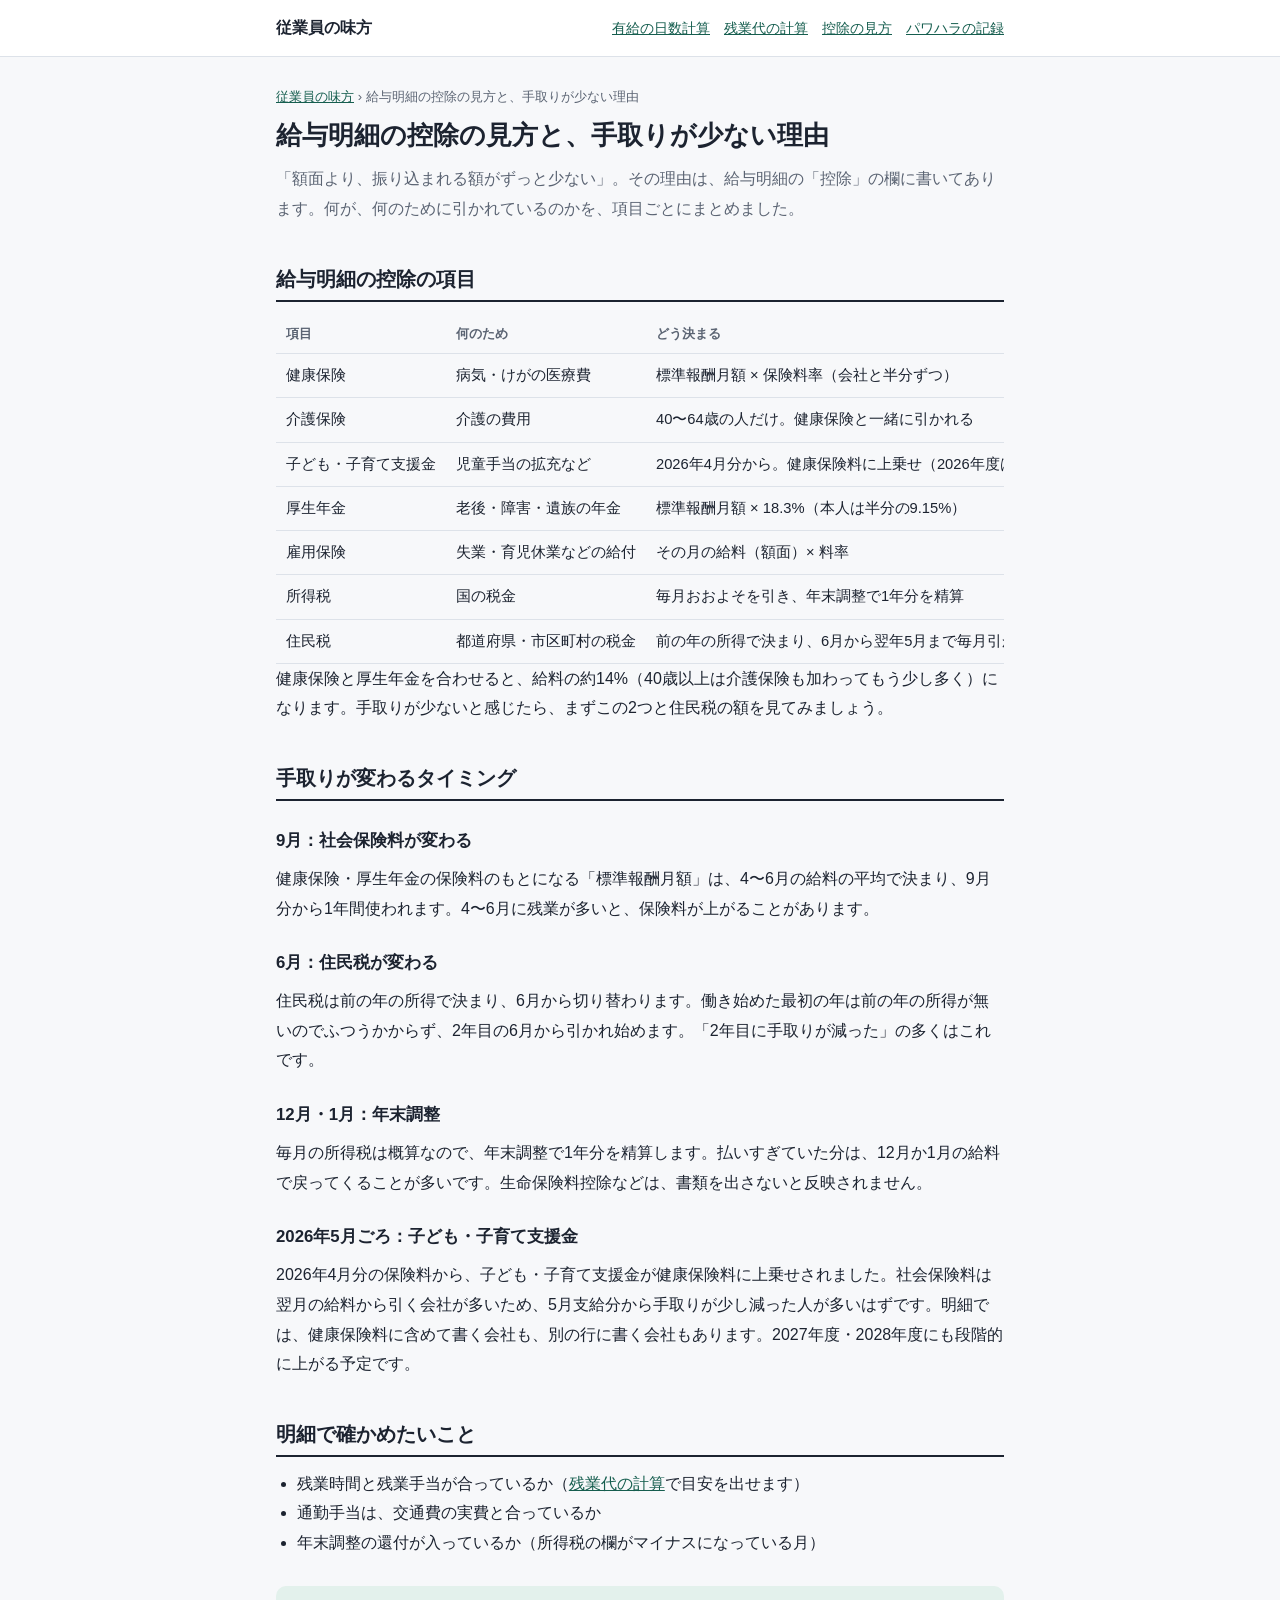
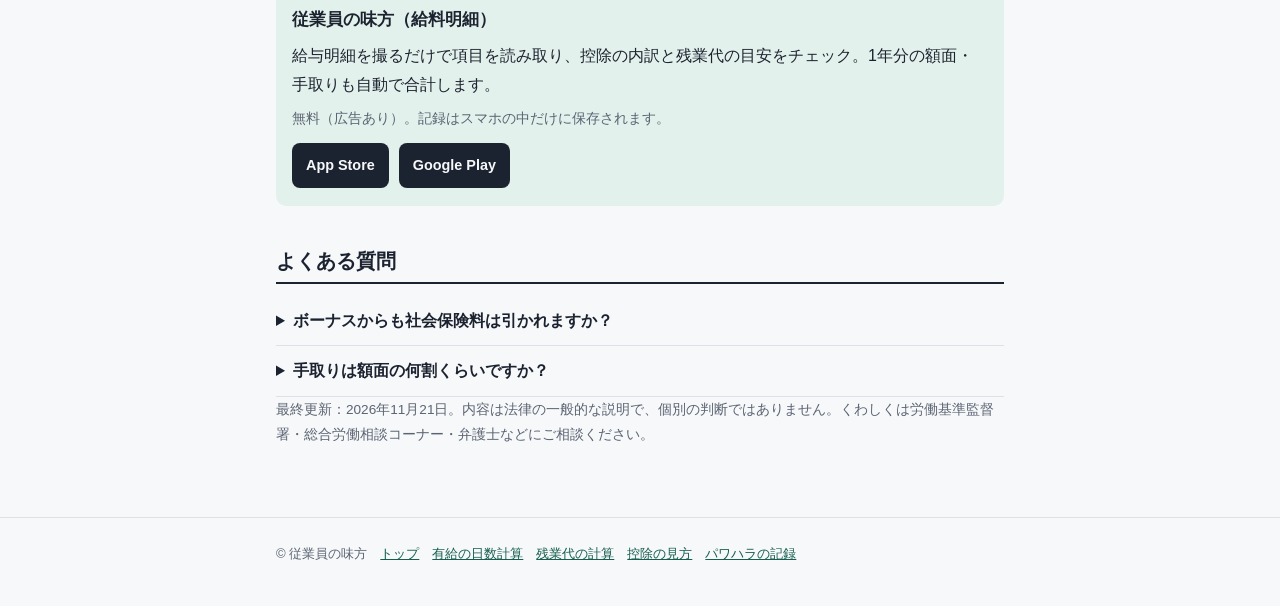
==== kojo/index.html @ c9627c9a "Publish site: paid-leave and overtime-pay calculators, payslip-deduction and harassment-record guide" ====
<!doctype html>
<html lang="ja">
<head>
<meta charset="utf-8">
<meta name="viewport" content="width=device-width,initial-scale=1">
<title>給与明細の控除の見方｜手取りが少ない理由と子ども・子育て支援金</title>
<meta name="description" content="健康保険・厚生年金・雇用保険・所得税・住民税、2026年4月からの子ども・子育て支援金まで、給与明細で引かれているお金の意味と、手取りが変わるタイミングをまとめました。">
<link rel="canonical" href="https://4583342.github.io/kojo/">
<meta property="og:type" content="article">
<meta property="og:site_name" content="従業員の味方">
<meta property="og:title" content="給与明細の控除の見方｜手取りが少ない理由と子ども・子育て支援金">
<meta property="og:description" content="健康保険・厚生年金・雇用保険・所得税・住民税、2026年4月からの子ども・子育て支援金まで、給与明細で引かれているお金の意味と、手取りが変わるタイミングをまとめました。">
<meta property="og:url" content="https://4583342.github.io/kojo/">
<meta property="og:locale" content="ja_JP">
<meta name="twitter:card" content="summary">
<meta name="apple-itunes-app" content="app-id=6811275666">
<meta name="theme-color" content="#165e4f">
<link rel="stylesheet" href="../style.css">
<script type="application/ld+json">{"@context":"https://schema.org","@type":"BreadcrumbList","itemListElement":[{"@type":"ListItem","position":1,"name":"従業員の味方","item":"https://4583342.github.io/"},{"@type":"ListItem","position":2,"name":"給与明細の控除の見方と、手取りが少ない理由","item":"https://4583342.github.io/kojo/"}]}</script>
<script type="application/ld+json">{"@context":"https://schema.org","@type":"MobileApplication","name":"従業員の味方（給料明細）","description":"給与明細を撮るだけで項目を読み取り、控除の内訳と残業代の目安をチェック。1年分の額面・手取りも自動で合計します。","operatingSystem":"iOS, Android","applicationCategory":"BusinessApplication","offers":{"@type":"Offer","price":"0","priceCurrency":"JPY"},"installUrl":"https://apps.apple.com/jp/app/id6811275666","sameAs":["https://apps.apple.com/jp/app/id6811275666","https://play.google.com/store/apps/details?id=com.mikata.payslipapp"]}</script>
<script type="application/ld+json">{"@context":"https://schema.org","@type":"FAQPage","mainEntity":[{"@type":"Question","name":"ボーナスからも社会保険料は引かれますか？","acceptedAnswer":{"@type":"Answer","text":"はい。賞与にも健康保険・厚生年金・雇用保険がかかり、所得税も引かれます。住民税は、ふつう賞与からは引かれません。"}},{"@type":"Question","name":"手取りは額面の何割くらいですか？","acceptedAnswer":{"@type":"Answer","text":"年齢・扶養・住んでいる地域で変わりますが、おおよそ額面の75〜85%が目安です。正確な額は、ご自分の明細の控除の合計で確かめてください。"}}]}</script>
</head>
<body>
<header class="site"><div class="wrap"><a class="logo" href="../">従業員の味方</a><nav><a href="../yukyu/">有給の日数計算</a><a href="../zangyo/">残業代の計算</a><a href="../kojo/">控除の見方</a><a href="../pawahara/">パワハラの記録</a></nav></div></header>
<main><div class="wrap">
<p class="crumb"><a href="../">従業員の味方</a> › 給与明細の控除の見方と、手取りが少ない理由</p><h1>給与明細の控除の見方と、手取りが少ない理由</h1>
<p class="lead">「額面より、振り込まれる額がずっと少ない」。その理由は、給与明細の「控除」の欄に書いてあります。何が、何のために引かれているのかを、項目ごとにまとめました。</p>

<h2>給与明細の控除の項目</h2>
<div class="tbl"><table>
  <thead><tr><th>項目</th><th>何のため</th><th>どう決まる</th></tr></thead>
  <tbody>
    <tr><td>健康保険</td><td>病気・けがの医療費</td><td>標準報酬月額 × 保険料率（会社と半分ずつ）</td></tr>
    <tr><td>介護保険</td><td>介護の費用</td><td>40〜64歳の人だけ。健康保険と一緒に引かれる</td></tr>
    <tr><td>子ども・子育て支援金</td><td>児童手当の拡充など</td><td>2026年4月分から。健康保険料に上乗せ（2026年度は本人0.115%）</td></tr>
    <tr><td>厚生年金</td><td>老後・障害・遺族の年金</td><td>標準報酬月額 × 18.3%（本人は半分の9.15%）</td></tr>
    <tr><td>雇用保険</td><td>失業・育児休業などの給付</td><td>その月の給料（額面）× 料率</td></tr>
    <tr><td>所得税</td><td>国の税金</td><td>毎月おおよそを引き、年末調整で1年分を精算</td></tr>
    <tr><td>住民税</td><td>都道府県・市区町村の税金</td><td>前の年の所得で決まり、6月から翌年5月まで毎月引かれる</td></tr>
  </tbody>
</table></div>
<p>健康保険と厚生年金を合わせると、給料の約14%（40歳以上は介護保険も加わってもう少し多く）になります。手取りが少ないと感じたら、まずこの2つと住民税の額を見てみましょう。</p>

<h2>手取りが変わるタイミング</h2>
<h3>9月：社会保険料が変わる</h3>
<p>健康保険・厚生年金の保険料のもとになる「標準報酬月額」は、4〜6月の給料の平均で決まり、9月分から1年間使われます。4〜6月に残業が多いと、保険料が上がることがあります。</p>
<h3>6月：住民税が変わる</h3>
<p>住民税は前の年の所得で決まり、6月から切り替わります。働き始めた最初の年は前の年の所得が無いのでふつうかからず、2年目の6月から引かれ始めます。「2年目に手取りが減った」の多くはこれです。</p>
<h3>12月・1月：年末調整</h3>
<p>毎月の所得税は概算なので、年末調整で1年分を精算します。払いすぎていた分は、12月か1月の給料で戻ってくることが多いです。生命保険料控除などは、書類を出さないと反映されません。</p>
<h3>2026年5月ごろ：子ども・子育て支援金</h3>
<p>2026年4月分の保険料から、子ども・子育て支援金が健康保険料に上乗せされました。社会保険料は翌月の給料から引く会社が多いため、5月支給分から手取りが少し減った人が多いはずです。明細では、健康保険料に含めて書く会社も、別の行に書く会社もあります。2027年度・2028年度にも段階的に上がる予定です。</p>

<h2>明細で確かめたいこと</h2>
<ul>
  <li>残業時間と残業手当が合っているか（<a href="../zangyo/">残業代の計算</a>で目安を出せます）</li>
  <li>通勤手当は、交通費の実費と合っているか</li>
  <li>年末調整の還付が入っているか（所得税の欄がマイナスになっている月）</li>
</ul>

<aside class="app"><b>従業員の味方（給料明細）</b><span>給与明細を撮るだけで項目を読み取り、控除の内訳と残業代の目安をチェック。1年分の額面・手取りも自動で合計します。</span><span class="note">無料（広告あり）。記録はスマホの中だけに保存されます。</span><div class="stores"><a href="https://apps.apple.com/jp/app/id6811275666" rel="noopener">App Store</a><a href="https://play.google.com/store/apps/details?id=com.mikata.payslipapp&referrer=utm_source%3Dwebsite%26utm_medium%3Dkojo" rel="noopener">Google Play</a></div></aside>

<h2>よくある質問</h2>
<details><summary>ボーナスからも社会保険料は引かれますか？</summary><p>はい。賞与にも健康保険・厚生年金・雇用保険がかかり、所得税も引かれます。住民税は、ふつう賞与からは引かれません。</p></details>
<details><summary>手取りは額面の何割くらいですか？</summary><p>年齢・扶養・住んでいる地域で変わりますが、おおよそ額面の75〜85%が目安です。正確な額は、ご自分の明細の控除の合計で確かめてください。</p></details>

<p class="note">最終更新：2026年11月21日。内容は法律の一般的な説明で、個別の判断ではありません。くわしくは労働基準監督署・総合労働相談コーナー・弁護士などにご相談ください。</p>
</div></main>
<footer><div class="wrap">© 従業員の味方　<a href="../">トップ</a>　<a href="../yukyu/">有給の日数計算</a>　<a href="../zangyo/">残業代の計算</a>　<a href="../kojo/">控除の見方</a>　<a href="../pawahara/">パワハラの記録</a></div></footer>
</body>
</html>
---- style.css ----
:root{--bg:#f7f8fa;--surface:#fff;--fg:#1c2330;--muted:#5b6473;--line:#dde2e9;--accent:#165e4f;--accent-soft:#e3f1ec;--warn:#8a4b00;--warn-soft:#fbf0dc;--radius:10px;
--font:"Hiragino Sans","Hiragino Kaku Gothic ProN","Noto Sans JP","Yu Gothic",Meiryo,sans-serif}
@media (prefers-color-scheme:dark){:root:not([data-theme="light"]){--bg:#11161d;--surface:#19202a;--fg:#e7eaef;--muted:#a1aab8;--line:#2c3440;--accent:#6fd0b4;--accent-soft:#16302a;--warn:#f0b860;--warn-soft:#33280f;color-scheme:dark}}
:root[data-theme="dark"]{--bg:#11161d;--surface:#19202a;--fg:#e7eaef;--muted:#a1aab8;--line:#2c3440;--accent:#6fd0b4;--accent-soft:#16302a;--warn:#f0b860;--warn-soft:#33280f;color-scheme:dark}
*{box-sizing:border-box}
body{margin:0;background:var(--bg);color:var(--fg);font-family:var(--font);font-size:16px;line-height:1.85;-webkit-text-size-adjust:100%}
a{color:var(--accent)}
.wrap{max-width:760px;margin:0 auto;padding:0 16px}
header.site{border-bottom:1px solid var(--line);background:var(--surface)}
header.site .wrap{display:flex;align-items:center;justify-content:space-between;gap:12px;min-height:56px;flex-wrap:wrap}
header.site a.logo{font-weight:800;text-decoration:none;color:var(--fg)}
header.site nav{display:flex;gap:14px;font-size:.88rem;flex-wrap:wrap}
main{padding:28px 0 56px}
h1{font-size:1.6rem;line-height:1.45;margin:0 0 10px;text-wrap:balance}
h2{font-size:1.25rem;line-height:1.5;margin:40px 0 12px;padding-bottom:6px;border-bottom:2px solid var(--fg)}
h3{font-size:1.05rem;margin:24px 0 8px}
p{margin:0 0 14px}
.lead{color:var(--muted)}
.card{background:var(--surface);border:1px solid var(--line);border-radius:var(--radius);padding:18px 16px;margin:16px 0}
.tool label{display:block;font-weight:700;margin:14px 0 4px;font-size:.95rem}
.tool .hint{font-weight:400;color:var(--muted);font-size:.82rem}
.tool input,.tool select{width:100%;font:inherit;padding:10px 12px;border:1px solid var(--line);border-radius:8px;background:var(--bg);color:var(--fg)}
.tool .row{display:grid;grid-template-columns:1fr 1fr;gap:12px}
@media (max-width:520px){.tool .row{grid-template-columns:1fr}}
.tool .check{display:flex;gap:8px;align-items:flex-start;font-weight:400}
.tool .check input{width:auto;margin-top:6px}
button.go{margin-top:18px;width:100%;font:inherit;font-weight:800;padding:12px;border:0;border-radius:8px;background:var(--accent);color:var(--surface);cursor:pointer}
.result{margin-top:18px}
.result .big{font-size:1.6rem;font-weight:800;font-variant-numeric:tabular-nums}
table{border-collapse:collapse;width:100%;font-size:.92rem;font-variant-numeric:tabular-nums}
.tbl{overflow-x:auto}
th,td{text-align:left;padding:8px 10px;border-bottom:1px solid var(--line);white-space:nowrap}
th{color:var(--muted);font-size:.8rem}
td.num,th.num{text-align:right}
tr.past td{color:var(--muted)}
tr.now td{background:var(--accent-soft);font-weight:700}
.note{font-size:.85rem;color:var(--muted)}
.warn{background:var(--warn-soft);color:var(--fg);border-radius:8px;padding:12px 14px;font-size:.9rem}
.app{display:flex;flex-direction:column;gap:6px;background:var(--accent-soft);border-radius:var(--radius);padding:18px 16px;margin:28px 0}
.app b{font-size:1.05rem}
.stores{display:flex;gap:10px;flex-wrap:wrap;margin-top:6px}
.stores a{display:inline-block;text-decoration:none;font-weight:800;font-size:.9rem;padding:9px 14px;border-radius:8px;background:var(--fg);color:var(--bg)}
.grid{display:grid;grid-template-columns:1fr 1fr;gap:12px}
@media (max-width:560px){.grid{grid-template-columns:1fr}}
.grid a.card{display:block;text-decoration:none;color:var(--fg);margin:0}
.grid a.card b{color:var(--accent)}
details{border-bottom:1px solid var(--line);padding:10px 0}
summary{font-weight:700;cursor:pointer}
details p{margin:8px 0 0}
ul,ol{padding-left:1.3em;margin:0 0 14px}
footer{border-top:1px solid var(--line);padding:24px 0 40px;font-size:.82rem;color:var(--muted)}
.crumb{font-size:.82rem;color:var(--muted);margin-bottom:8px}
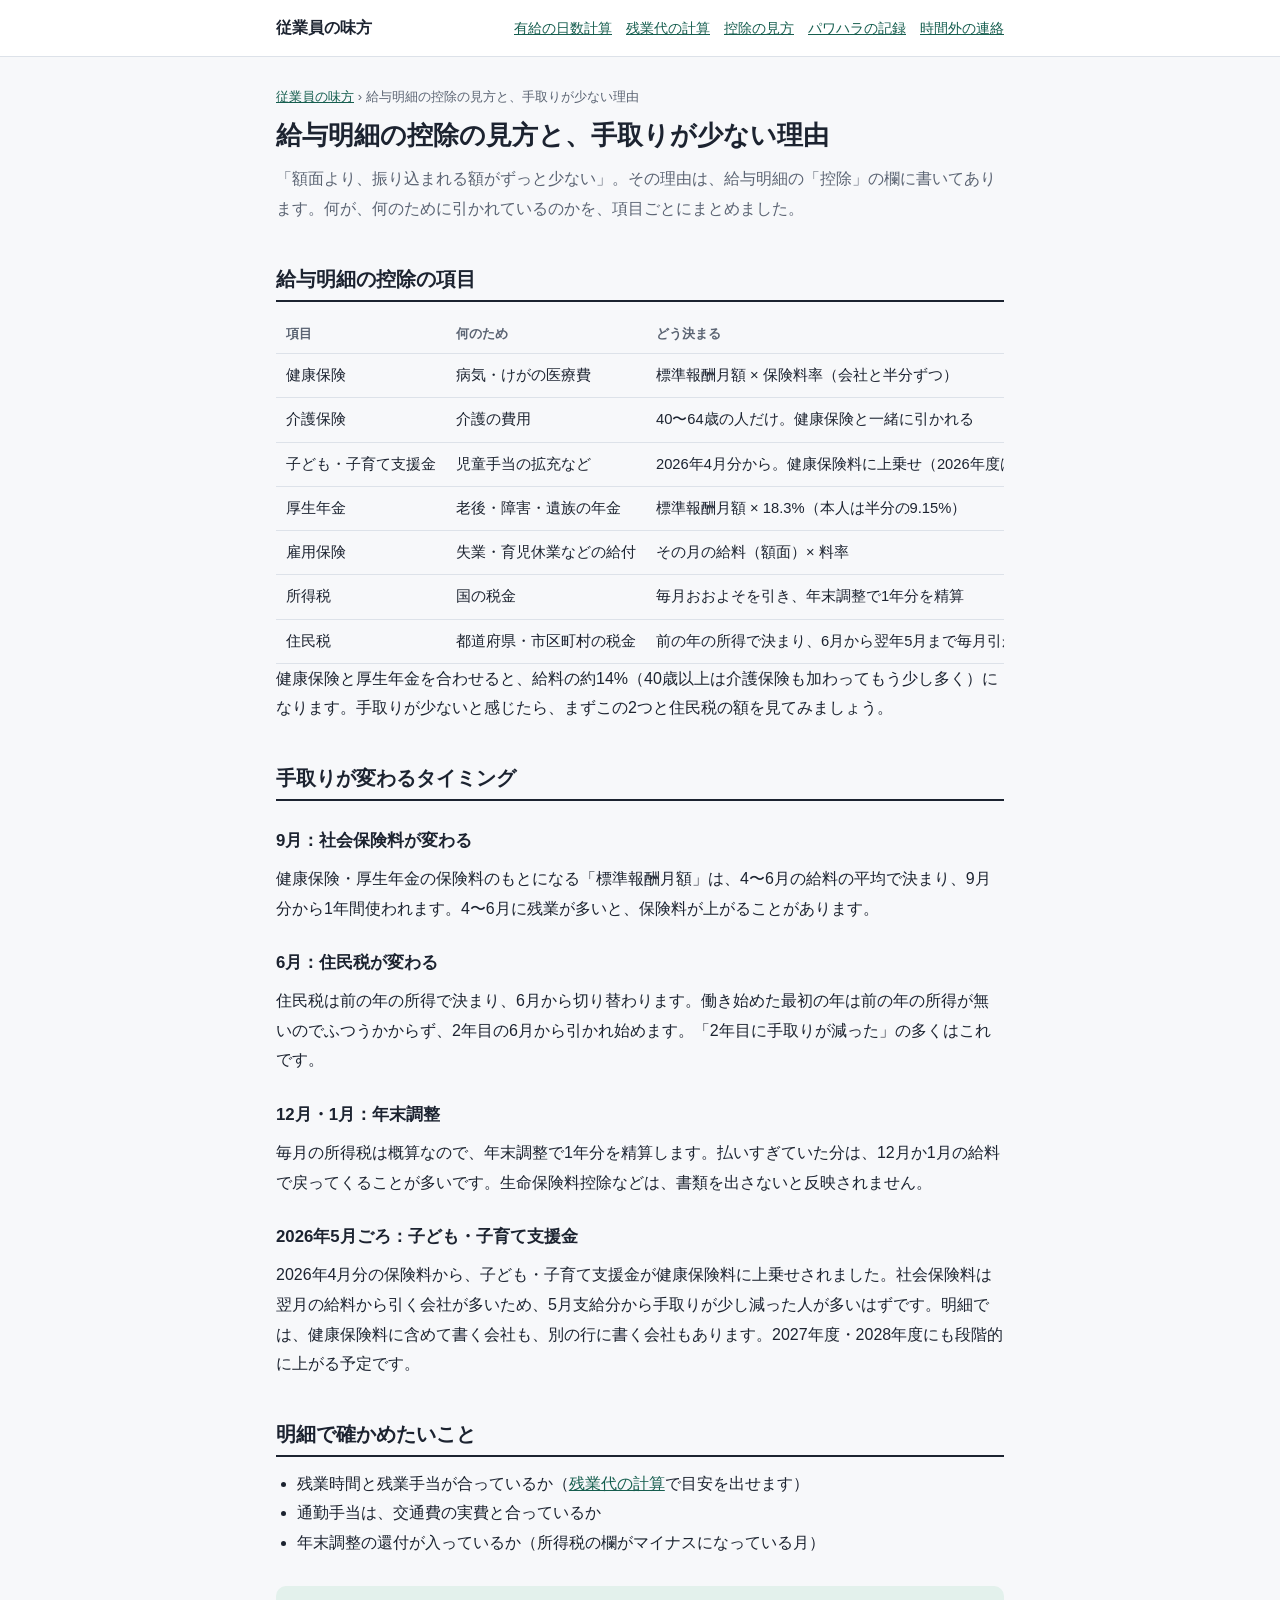
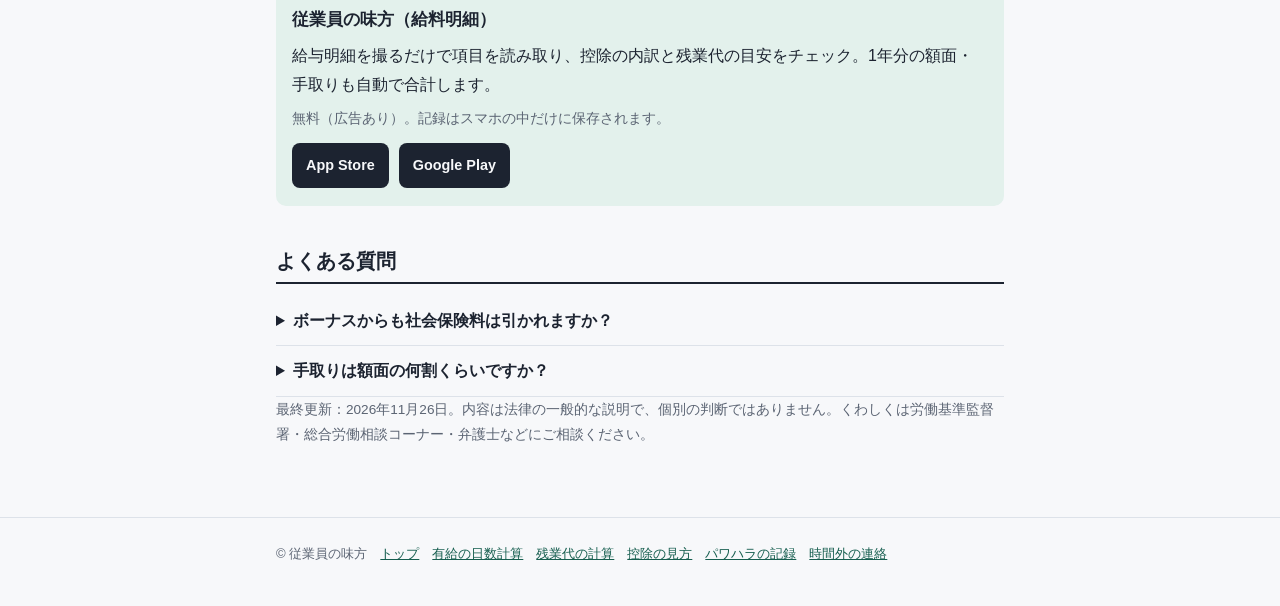
==== commit 1d450432: "Add the after-hours work-contact record guide (/renraku/) and link it from every page Co-Authored-By" ====
--- a/kojo/index.html
+++ b/kojo/index.html
@@ -21,7 +21,7 @@
 <script type="application/ld+json">{"@context":"https://schema.org","@type":"FAQPage","mainEntity":[{"@type":"Question","name":"ボーナスからも社会保険料は引かれますか？","acceptedAnswer":{"@type":"Answer","text":"はい。賞与にも健康保険・厚生年金・雇用保険がかかり、所得税も引かれます。住民税は、ふつう賞与からは引かれません。"}},{"@type":"Question","name":"手取りは額面の何割くらいですか？","acceptedAnswer":{"@type":"Answer","text":"年齢・扶養・住んでいる地域で変わりますが、おおよそ額面の75〜85%が目安です。正確な額は、ご自分の明細の控除の合計で確かめてください。"}}]}</script>
 </head>
 <body>
-<header class="site"><div class="wrap"><a class="logo" href="../">従業員の味方</a><nav><a href="../yukyu/">有給の日数計算</a><a href="../zangyo/">残業代の計算</a><a href="../kojo/">控除の見方</a><a href="../pawahara/">パワハラの記録</a></nav></div></header>
+<header class="site"><div class="wrap"><a class="logo" href="../">従業員の味方</a><nav><a href="../yukyu/">有給の日数計算</a><a href="../zangyo/">残業代の計算</a><a href="../kojo/">控除の見方</a><a href="../pawahara/">パワハラの記録</a><a href="../renraku/">時間外の連絡</a></nav></div></header>
 <main><div class="wrap">
 <p class="crumb"><a href="../">従業員の味方</a> › 給与明細の控除の見方と、手取りが少ない理由</p><h1>給与明細の控除の見方と、手取りが少ない理由</h1>
 <p class="lead">「額面より、振り込まれる額がずっと少ない」。その理由は、給与明細の「控除」の欄に書いてあります。何が、何のために引かれているのかを、項目ごとにまとめました。</p>
@@ -64,8 +64,8 @@
 <details><summary>ボーナスからも社会保険料は引かれますか？</summary><p>はい。賞与にも健康保険・厚生年金・雇用保険がかかり、所得税も引かれます。住民税は、ふつう賞与からは引かれません。</p></details>
 <details><summary>手取りは額面の何割くらいですか？</summary><p>年齢・扶養・住んでいる地域で変わりますが、おおよそ額面の75〜85%が目安です。正確な額は、ご自分の明細の控除の合計で確かめてください。</p></details>
 
-<p class="note">最終更新：2026年11月21日。内容は法律の一般的な説明で、個別の判断ではありません。くわしくは労働基準監督署・総合労働相談コーナー・弁護士などにご相談ください。</p>
+<p class="note">最終更新：2026年11月26日。内容は法律の一般的な説明で、個別の判断ではありません。くわしくは労働基準監督署・総合労働相談コーナー・弁護士などにご相談ください。</p>
 </div></main>
-<footer><div class="wrap">© 従業員の味方　<a href="../">トップ</a>　<a href="../yukyu/">有給の日数計算</a>　<a href="../zangyo/">残業代の計算</a>　<a href="../kojo/">控除の見方</a>　<a href="../pawahara/">パワハラの記録</a></div></footer>
+<footer><div class="wrap">© 従業員の味方　<a href="../">トップ</a>　<a href="../yukyu/">有給の日数計算</a>　<a href="../zangyo/">残業代の計算</a>　<a href="../kojo/">控除の見方</a>　<a href="../pawahara/">パワハラの記録</a>　<a href="../renraku/">時間外の連絡</a></div></footer>
 </body>
 </html>
